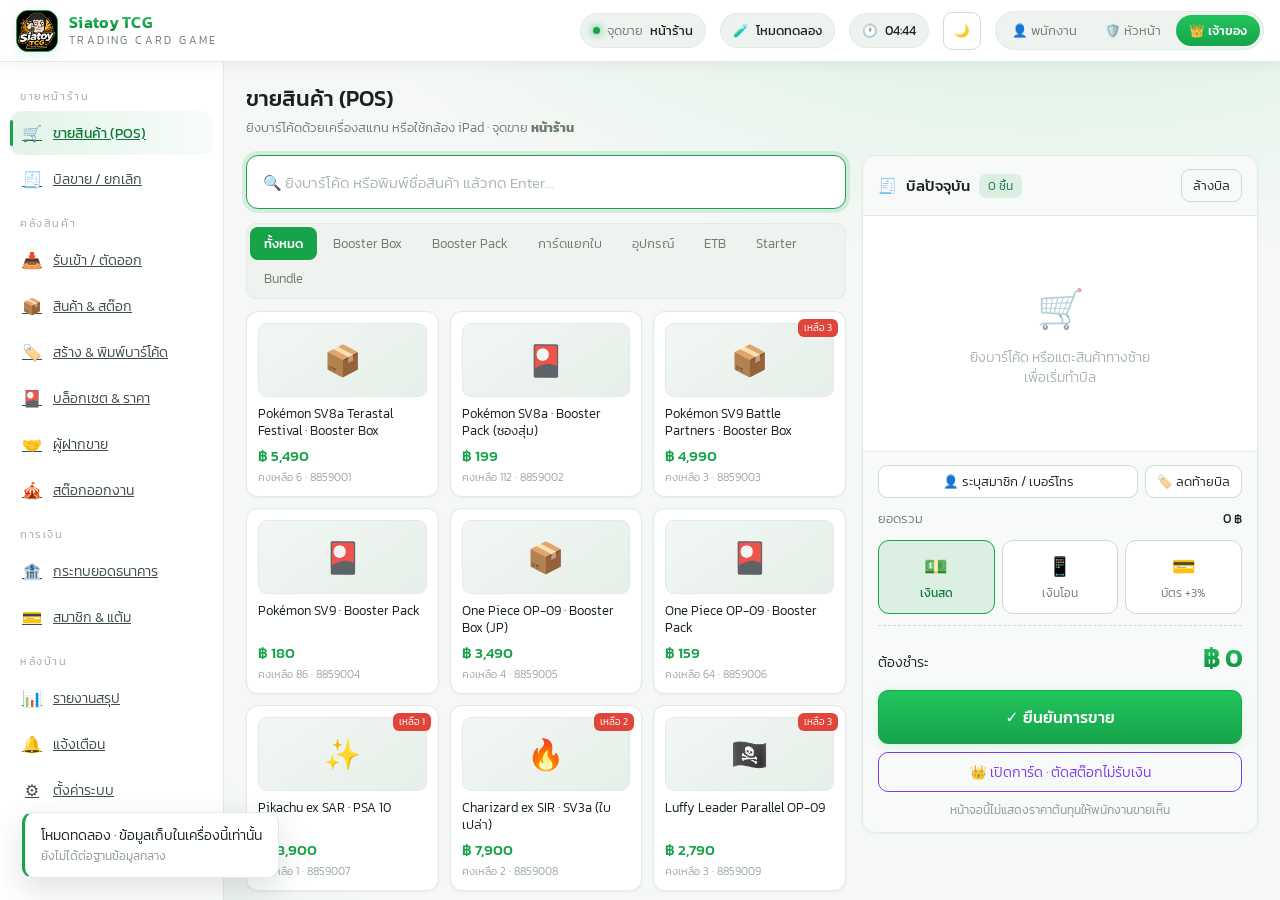
==== index.html @ 59b8ad92 "เฟส 1 : โครงแอปและหน้าขายที่ใช้งานได้จริง - แอปเป็น ES module ล้วน ไม่มีขั้นตอน build เปิดจากไฟล์นิ่" ====
<!DOCTYPE html>
<html lang="th">
<head>
<meta charset="UTF-8">
<meta name="viewport" content="width=device-width, initial-scale=1.0, maximum-scale=1.0, user-scalable=no">
<meta name="theme-color" content="#111111">
<title>Siatoy TCG · ระบบขายหน้าร้าน</title>
<link rel="manifest" href="manifest.webmanifest">
<link rel="apple-touch-icon" href="public/logo.jpg">
<link rel="icon" href="public/logo.jpg">
<link rel="stylesheet" href="public/fonts.css">
<link rel="stylesheet" href="src/styles.css">
</head>
<body class="role-owner">

<div id="app">
  <div class="topbar">
    <button class="btn sm hamb" id="hambBtn">☰</button>
    <div class="brand">
      <div class="brand-logo" id="brandLogo">
        <img src="public/logo.jpg" alt="Siatoy TCG" onload="this.parentNode.classList.add('has-img')">
        <span class="logo-fallback" style="font-size:19px">🃏</span>
      </div>
      <div class="brand-name">
        <b class="gold-text">Siatoy TCG</b>
        <span>TRADING CARD GAME</span>
      </div>
    </div>
    <div class="topbar-spacer"></div>
    <div class="top-chip" id="locChip"><span class="dot"></span> สาขา <b>—</b></div>
    <div class="top-chip" id="syncChip" title="สถานะการส่งบิลขึ้นเซิร์ฟเวอร์">⏳ <b>—</b></div>
    <div class="top-chip" id="clock">--:--</div>
    <button class="btn sm theme-btn" id="themeBtn" title="สลับโหมดกลางวัน / กลางคืน">🌙</button>
    <div class="role-switch" id="roleSwitch">
      <button data-role="admin">👤 พนักงาน</button>
      <button data-role="sup">🛡️ หัวหน้า</button>
      <button data-role="owner" class="on">👑 เจ้าของ</button>
    </div>
  </div>

  <div class="body-wrap">
    <div class="sidebar" id="sidebar">
      <div class="nav-group">ขายหน้าร้าน</div>
      <a class="nav-item" href="#/pos"     data-page="pos"><span class="nav-ico">🛒</span> ขายสินค้า (POS)</a>
      <a class="nav-item" href="#/bills"   data-page="bills"><span class="nav-ico">🧾</span> บิลขาย / ยกเลิก</a>

      <div class="nav-group">คลังสินค้า</div>
      <a class="nav-item" href="#/scan"    data-page="scan"><span class="nav-ico">📥</span> รับเข้า / ตัดออก</a>
      <a class="nav-item" href="#/stock"   data-page="stock"><span class="nav-ico">📦</span> สินค้า &amp; สต๊อก</a>
      <a class="nav-item" href="#/labels"  data-page="labels"><span class="nav-ico">🏷️</span> สร้าง &amp; พิมพ์บาร์โค้ด</a>
      <a class="nav-item" href="#/sets"    data-page="sets"><span class="nav-ico">🎴</span> บล็อกเซต &amp; ราคา</a>
      <a class="nav-item" href="#/vendors" data-page="vendors"><span class="nav-ico">🤝</span> ผู้ฝากขาย</a>
      <a class="nav-item" href="#/event"   data-page="event"><span class="nav-ico">🎪</span> สต๊อกออกงาน</a>

      <div class="nav-group">การเงิน</div>
      <a class="nav-item" href="#/recon"   data-page="recon"><span class="nav-ico">🏦</span> กระทบยอดธนาคาร</a>
      <a class="nav-item" href="#/members" data-page="members"><span class="nav-ico">💳</span> สมาชิก &amp; แต้ม</a>

      <div class="nav-group">หลังบ้าน</div>
      <a class="nav-item" href="#/report"   data-page="report"><span class="nav-ico">📊</span> รายงานสรุป</a>
      <a class="nav-item" href="#/notify"   data-page="notify"><span class="nav-ico">🔔</span> แจ้งเตือน</a>
      <a class="nav-item" href="#/settings" data-page="settings"><span class="nav-ico">⚙️</span> ตั้งค่าระบบ</a>
    </div>

    <div class="main" id="main"><div id="pages"></div></div>
  </div>
</div>

<div class="modal-bg" id="modalBg"><div class="modal" id="modalBox"></div></div>
<div id="toasts"></div>
<style id="pageStyle"></style>
<div id="printArea"></div>

<script src="public/vendor/dexie.js"></script>
<script src="public/vendor/supabase.js"></script>
<script type="module" src="src/app.js"></script>
</body>
</html>
---- public/fonts.css ----
/* Kanit เก็บไว้ในโปรเจกต์เอง ไม่ดึงจาก Google Fonts
   เพราะแอปต้องใช้งานได้ตอนไม่มีเน็ต ฟอนต์จึงต้องมากับตัวแอป */
@font-face{font-family:'Kanit';font-style:normal;font-weight:300;font-display:swap;
  src:url('fonts/kanit-thai-300-normal.woff2') format('woff2');}
@font-face{font-family:'Kanit';font-style:normal;font-weight:300;font-display:swap;
  src:url('fonts/kanit-latin-300-normal.woff2') format('woff2');}
@font-face{font-family:'Kanit';font-style:normal;font-weight:400;font-display:swap;
  src:url('fonts/kanit-thai-400-normal.woff2') format('woff2');}
@font-face{font-family:'Kanit';font-style:normal;font-weight:400;font-display:swap;
  src:url('fonts/kanit-latin-400-normal.woff2') format('woff2');}
@font-face{font-family:'Kanit';font-style:normal;font-weight:500;font-display:swap;
  src:url('fonts/kanit-thai-500-normal.woff2') format('woff2');}
@font-face{font-family:'Kanit';font-style:normal;font-weight:500;font-display:swap;
  src:url('fonts/kanit-latin-500-normal.woff2') format('woff2');}
@font-face{font-family:'Kanit';font-style:normal;font-weight:600;font-display:swap;
  src:url('fonts/kanit-thai-600-normal.woff2') format('woff2');}
@font-face{font-family:'Kanit';font-style:normal;font-weight:600;font-display:swap;
  src:url('fonts/kanit-latin-600-normal.woff2') format('woff2');}
@font-face{font-family:'Kanit';font-style:normal;font-weight:700;font-display:swap;
  src:url('fonts/kanit-thai-700-normal.woff2') format('woff2');}
@font-face{font-family:'Kanit';font-style:normal;font-weight:700;font-display:swap;
  src:url('fonts/kanit-latin-700-normal.woff2') format('woff2');}
---- src/styles.css ----
/* =========================================================
   THEME TOKENS
   ☀️ กลางวัน = ขาว-เขียว   |   🌙 กลางคืน = ดำ-ทอง
   ========================================================= */
:root{
  /* ---- LIGHT (white / green) ---- */
  --bg:#f5f8f6;
  --bg2:#eef3f0;
  --panel:#ffffff;
  --panel2:#f7faf8;
  --line:#e3eae5;
  --line2:#cfdad3;
  --txt:#16241c;
  --txt-soft:#3d4d44;
  --txt-faint:#9aa9a0;
  --muted:#6c7d73;
  --mini:#8a998f;
  --placeholder:#a9b6ae;

  --gold:#16a34a;
  --gold2:#22c55e;
  --gold-dim:#0f7a37;
  --gold-a:rgba(22,163,74,.12);
  --gold-a2:rgba(22,163,74,.03);
  --gold-line:rgba(22,163,74,.34);
  --on-gold:#ffffff;
  --focus:rgba(22,163,74,.14);

  --green:#16a34a;
  --red:#e0453b;
  --red-txt:#c2352c;
  --blue:#2563eb;
  --purple:#7c3aed;
  --warn:#c77c06;
  --purple-a:rgba(124,58,237,.10);
  --purple-a2:var(--purple-a2);
  --purple-line:var(--purple-line);

  --topbar-bg:#ffffff;
  --sidebar-bg:#ffffff;
  --modal-bg:#ffffff;
  --surface:#ffffff;
  --input-bg:#ffffff;
  --btn-bg:#ffffff;
  --btn-hover:#eef3f0;
  --btn-hover-bd:#b6c5bc;
  --thumb-bg:linear-gradient(145deg,#f2f7f3,#e6efe9);
  --overlay:rgba(16,38,26,.42);
  --scroll:#cfdad3;
  --scroll-h:#b3c2b8;
  --logo-bg:#0d1210;
  --tag-bg:#eef3f0;
  --tag-txt:#4b5a51;
  --card-shadow:0 1px 3px rgba(21,52,35,.05);
  --shadow:0 12px 32px rgba(21,52,35,.14);
  --modal-shadow:0 24px 60px rgba(16,38,26,.28);
  --sheet-shadow:0 -8px 30px rgba(16,38,26,.18);
  --glow1:rgba(34,197,94,.16);
  --glow2:rgba(22,163,74,.10);
  --stat-glow:rgba(34,197,94,.16);

  --nw-bg:#fff7e3;--nw-bd:#f3ddab;--nw-tx:#8a6316;
  --nr-bg:#fdeceb;--nr-bd:#f5c6c2;--nr-tx:#a8352c;
  --ni-bg:#eaf1fe;--ni-bd:#c6d8fb;--ni-tx:#274d9e;
  --ng-bg:#e8f7ee;--ng-bd:#bde5cc;--ng-tx:#146c37;
  --lp-bg:#e9f7ed;--lp-bd:#c3e5cf;--lp-tx:#1b3a26;

  --radius:14px;
}
html[data-theme="dark"]{
  /* ---- DARK (black / gold) ---- */
  --bg:#080808;
  --bg2:#0f0f10;
  --panel:#151517;
  --panel2:#1c1c1f;
  --line:#26262b;
  --line2:#38383e;
  --txt:#f2f2f3;
  --txt-soft:#c6c6cc;
  --txt-faint:#5f5f68;
  --muted:#9a9aa2;
  --mini:#767680;
  --placeholder:#55555e;

  --gold:#f5b301;
  --gold2:#ffd35c;
  --gold-dim:#ffd35c;
  --gold-a:rgba(245,179,1,.14);
  --gold-a2:rgba(245,179,1,.03);
  --gold-line:rgba(245,179,1,.35);
  --on-gold:#1a1400;
  --focus:rgba(245,179,1,.14);

  --green:#37d17a;
  --red:#ff5f56;
  --red-txt:#ff8f88;
  --blue:#4aa8ff;
  --purple:#b98cff;
  --warn:#f5b301;
  --purple-a:rgba(185,140,255,.15);
  --purple-a2:rgba(185,140,255,.09);
  --purple-line:rgba(185,140,255,.4);

  --topbar-bg:linear-gradient(180deg,#131314,#0c0c0d);
  --sidebar-bg:linear-gradient(180deg,#101011,#0b0b0c);
  --modal-bg:linear-gradient(180deg,#18181b,#111113);
  --surface:#151517;
  --input-bg:#0c0c0e;
  --btn-bg:#1c1c1f;
  --btn-hover:#26262a;
  --btn-hover-bd:#4a4a52;
  --thumb-bg:linear-gradient(145deg,#232328,#141417);
  --overlay:rgba(0,0,0,.78);
  --scroll:#303036;
  --scroll-h:#43434b;
  --logo-bg:#000000;
  --tag-bg:#232327;
  --tag-txt:#c3c3ca;
  --card-shadow:none;
  --shadow:0 10px 30px rgba(0,0,0,.55);
  --modal-shadow:0 20px 50px rgba(0,0,0,.6);
  --sheet-shadow:0 -8px 30px rgba(0,0,0,.6);
  --glow1:rgba(245,179,1,.10);
  --glow2:rgba(245,179,1,.06);
  --stat-glow:rgba(245,179,1,.13);

  --nw-bg:rgba(245,179,1,.1);--nw-bd:rgba(245,179,1,.3);--nw-tx:#f7d489;
  --nr-bg:rgba(255,95,86,.1);--nr-bd:rgba(255,95,86,.3);--nr-tx:#ffa39d;
  --ni-bg:rgba(74,168,255,.09);--ni-bd:rgba(74,168,255,.28);--ni-tx:#a9d5ff;
  --ng-bg:rgba(55,209,122,.09);--ng-bd:rgba(55,209,122,.28);--ng-tx:#8ee7b6;
  --lp-bg:#1c2b1e;--lp-bd:#2f4a33;--lp-tx:#dff0e2;
}

*{box-sizing:border-box;-webkit-tap-highlight-color:transparent}
html,body{margin:0;padding:0;height:100%}
body{
  font-family:'Kanit',system-ui,sans-serif;
  background:
    radial-gradient(1200px 600px at 82% -12%, var(--glow1), transparent 62%),
    radial-gradient(900px 520px at -12% 112%, var(--glow2), transparent 62%),
    var(--bg);
  color:var(--txt);
  font-weight:300;
  font-size:15px;
  overflow:hidden;
  transition:background-color .25s, color .25s;
}
button,input,select,textarea{font-family:inherit;font-weight:300;color:inherit}
::-webkit-scrollbar{width:9px;height:9px}
::-webkit-scrollbar-track{background:transparent}
::-webkit-scrollbar-thumb{background:var(--scroll);border-radius:20px}
::-webkit-scrollbar-thumb:hover{background:var(--scroll-h)}

.gold-text{
  background:linear-gradient(180deg,#34d26f 0%,var(--gold) 55%,#0d7a36 100%);
  -webkit-background-clip:text;background-clip:text;-webkit-text-fill-color:transparent;
}
html[data-theme="dark"] .gold-text{
  background:linear-gradient(180deg,#ffe89a 0%,var(--gold) 55%,#c98d00 100%);
  -webkit-background-clip:text;background-clip:text;-webkit-text-fill-color:transparent;
}

/* ---------- APP SHELL ---------- */
#app{display:flex;flex-direction:column;height:100vh;height:100dvh}
.topbar{
  height:62px;flex:none;display:flex;align-items:center;gap:14px;padding:0 16px;
  background:var(--topbar-bg);
  border-bottom:1px solid var(--line);
  box-shadow:0 2px 14px rgba(0,0,0,.06);z-index:40;
}
.brand{display:flex;align-items:center;gap:11px;min-width:0}
.brand-logo{
  width:42px;height:42px;flex:none;border-radius:12px;overflow:hidden;
  background:var(--logo-bg);border:1.5px solid var(--gold);
  display:flex;align-items:center;justify-content:center;
  box-shadow:0 3px 12px var(--gold-a);
}
.brand-logo img{width:100%;height:100%;object-fit:cover;display:none}
.brand-logo.has-img .logo-fallback{display:none}
.brand-logo.has-img img{display:block}
.brand-name{line-height:1.05;min-width:0}
.brand-name b{display:block;font-weight:600;font-size:16px;letter-spacing:.3px}
.brand-name span{font-size:10.5px;color:var(--muted);letter-spacing:2.4px;font-weight:300}
.topbar-spacer{flex:1}
.top-chip{
  display:flex;align-items:center;gap:7px;padding:7px 12px;border-radius:999px;
  background:var(--bg2);border:1px solid var(--line);font-size:12.5px;color:var(--muted);white-space:nowrap
}
.top-chip b{color:var(--txt);font-weight:400}
.dot{width:7px;height:7px;border-radius:50%;background:var(--green);box-shadow:0 0 8px var(--green)}

.theme-btn{width:38px;height:38px;padding:0;justify-content:center;font-size:16px;border-radius:11px}

.role-switch{display:flex;background:var(--bg2);border:1px solid var(--line);border-radius:999px;padding:3px;gap:2px}
.role-switch button{
  border:0;background:transparent;color:var(--muted);padding:6px 13px;border-radius:999px;
  font-size:12.5px;cursor:pointer;white-space:nowrap;transition:.16s
}
.role-switch button.on{background:linear-gradient(180deg,var(--gold2),var(--gold));color:var(--on-gold);font-weight:500}

.body-wrap{flex:1;display:flex;min-height:0}
.sidebar{
  width:224px;flex:none;background:var(--sidebar-bg);
  border-right:1px solid var(--line);padding:12px 10px;overflow-y:auto;z-index:30
}
.nav-group{font-size:10.5px;letter-spacing:1.6px;color:var(--txt-faint);margin:14px 10px 7px}
.nav-item{
  display:flex;align-items:center;gap:11px;padding:10px 12px;border-radius:11px;
  cursor:pointer;color:var(--txt-soft);font-size:14px;transition:.15s;margin-bottom:2px;position:relative
}
.nav-item:hover{background:var(--bg2);color:var(--txt)}
.nav-item.on{background:linear-gradient(90deg,var(--gold-a),var(--gold-a2));color:var(--gold-dim);font-weight:400}
.nav-item.on::before{content:'';position:absolute;left:0;top:9px;bottom:9px;width:3px;border-radius:3px;background:var(--gold)}
.nav-ico{width:20px;text-align:center;font-size:16px;flex:none}
.nav-badge{margin-left:auto;background:var(--red);color:#fff;font-size:10px;padding:1px 7px;border-radius:999px;font-weight:400}

.main{flex:1;overflow-y:auto;padding:20px 22px 60px;min-width:0}
.page{display:none}
.page.on{display:block;animation:fade .22s ease}
@keyframes fade{from{opacity:0;transform:translateY(6px)}to{opacity:1;transform:none}}

.page-head{display:flex;align-items:flex-end;gap:14px;margin-bottom:18px;flex-wrap:wrap}
.page-head h1{margin:0;font-size:22px;font-weight:500}
.page-head p{margin:3px 0 0;color:var(--muted);font-size:13px}
.page-head .spacer{flex:1}

/* ---------- COMPONENTS ---------- */
.card{background:var(--panel);border:1px solid var(--line);border-radius:var(--radius);padding:16px;box-shadow:var(--card-shadow)}
.card.tight{padding:0;overflow:hidden}
.card-title{display:flex;align-items:center;gap:9px;font-size:14.5px;font-weight:400;margin:0 0 12px}
.card-title .ic{color:var(--gold)}
.card-title .sub{color:var(--muted);font-size:12px;font-weight:300;margin-left:auto}

.grid{display:grid;gap:14px}
.g2{grid-template-columns:repeat(2,1fr)}
.g3{grid-template-columns:repeat(3,1fr)}
.g4{grid-template-columns:repeat(4,1fr)}

.stat{background:var(--panel);border:1px solid var(--line);border-radius:var(--radius);padding:15px 16px;position:relative;overflow:hidden;box-shadow:var(--card-shadow)}
.stat::after{content:'';position:absolute;right:-30px;top:-30px;width:90px;height:90px;border-radius:50%;background:radial-gradient(circle,var(--stat-glow),transparent 70%)}
.stat .lbl{font-size:12px;color:var(--muted);display:flex;align-items:center;gap:6px}
.stat .val{font-size:25px;font-weight:500;margin-top:5px;letter-spacing:-.5px}
.stat .sub{font-size:11.5px;color:var(--txt-faint);margin-top:2px}
.stat .val.g{color:var(--gold)}
.stat .val.green{color:var(--green)}
.stat .val.red{color:var(--red)}

.btn{
  border:1px solid var(--line2);background:var(--btn-bg);color:var(--txt);
  padding:9px 15px;border-radius:10px;cursor:pointer;font-size:13.5px;transition:.15s;
  display:inline-flex;align-items:center;gap:7px;white-space:nowrap
}
.btn:hover{background:var(--btn-hover);border-color:var(--btn-hover-bd)}
.btn.gold{background:linear-gradient(180deg,var(--gold2),var(--gold));color:var(--on-gold);border-color:var(--gold);font-weight:500;box-shadow:0 2px 10px var(--gold-a)}
.btn.gold:hover{filter:brightness(1.06);background:linear-gradient(180deg,var(--gold2),var(--gold))}
.btn.ghost{background:transparent}
.btn.danger{background:rgba(224,69,59,.1);border-color:rgba(224,69,59,.38);color:var(--red-txt)}
.btn.danger:hover{background:rgba(224,69,59,.18)}
.btn.sm{padding:6px 11px;font-size:12.5px;border-radius:9px}
.btn.block{width:100%;justify-content:center}
.btn:disabled{opacity:.4;cursor:not-allowed}

.inp{
  background:var(--input-bg);border:1px solid var(--line2);border-radius:10px;padding:10px 13px;
  font-size:14px;width:100%;outline:none;transition:.15s
}
.inp:focus{border-color:var(--gold);box-shadow:0 0 0 3px var(--focus)}
.inp::placeholder{color:var(--placeholder)}
select.inp{appearance:none;background-image:url("data:image/svg+xml;utf8,<svg xmlns='http://www.w3.org/2000/svg' width='12' height='12' viewBox='0 0 12 12'><path d='M2 4l4 4 4-4' stroke='%236c7d73' stroke-width='1.5' fill='none' stroke-linecap='round'/></svg>");background-repeat:no-repeat;background-position:right 12px center;padding-right:32px}
html[data-theme="dark"] select.inp{background-image:url("data:image/svg+xml;utf8,<svg xmlns='http://www.w3.org/2000/svg' width='12' height='12' viewBox='0 0 12 12'><path d='M2 4l4 4 4-4' stroke='%239a9aa2' stroke-width='1.5' fill='none' stroke-linecap='round'/></svg>")}
.field{margin-bottom:12px}
.field label{display:block;font-size:12.5px;color:var(--muted);margin-bottom:5px}

table{width:100%;border-collapse:collapse;font-size:13.5px}
th{
  text-align:left;padding:11px 14px;color:var(--muted);font-weight:400;font-size:12px;
  border-bottom:1px solid var(--line);background:var(--bg2);position:sticky;top:0;letter-spacing:.3px
}
td{padding:11px 14px;border-bottom:1px solid var(--line)}
tbody tr:hover{background:var(--panel2)}
tbody tr:last-child td{border-bottom:0}
.num{text-align:right;font-variant-numeric:tabular-nums}
.tbl-wrap{overflow:auto;max-height:520px}

.tag{display:inline-block;padding:3px 9px;border-radius:7px;font-size:11.5px;background:var(--tag-bg);color:var(--tag-txt);white-space:nowrap}
.tag.gold{background:var(--gold-a);color:var(--gold-dim)}
.tag.green{background:var(--gold-a);color:var(--gold-dim)}
.tag.red{background:rgba(224,69,59,.13);color:var(--red-txt)}
.tag.blue{background:rgba(37,99,235,.12);color:var(--blue)}
.tag.purple{background:var(--purple-a);color:var(--purple)}
.tag.warn{background:rgba(217,138,11,.14);color:var(--warn)}
html[data-theme="dark"] .tag.blue{background:rgba(74,168,255,.14)}
html[data-theme="dark"] .tag.purple{background:rgba(185,140,255,.16)}
html[data-theme="dark"] .tag.red{background:rgba(255,95,86,.14)}

.owner-only{display:none}
body.role-owner .owner-only{display:revert}
.sup-up{display:none}
body.role-owner .sup-up,body.role-sup .sup-up{display:revert}
.cost-cell{filter:blur(5px);user-select:none;opacity:.6}
body.role-owner .cost-cell,body.role-sup .cost-cell{filter:none;opacity:1}

/* ---------- POS ---------- */
.pos-wrap{display:grid;grid-template-columns:1fr 396px;gap:16px;align-items:start}
.scan-bar{display:flex;gap:10px;align-items:center;margin-bottom:14px}
.scan-input{
  flex:1;background:var(--input-bg);border:1.5px solid var(--gold);border-radius:12px;
  padding:14px 16px;font-size:16px;outline:none;box-shadow:0 0 0 4px var(--focus);color:var(--txt)
}
.scan-input::placeholder{color:var(--placeholder);font-size:15px}
.prod-grid{display:grid;grid-template-columns:repeat(auto-fill,minmax(148px,1fr));gap:11px}
.prod{
  background:var(--panel);border:1px solid var(--line);border-radius:12px;padding:11px;
  cursor:pointer;transition:.15s;position:relative;overflow:hidden;box-shadow:var(--card-shadow)
}
.prod:hover{border-color:var(--gold);transform:translateY(-2px);box-shadow:var(--shadow)}
.prod:active{transform:scale(.98)}
.prod .thumb{
  height:74px;border-radius:9px;margin-bottom:9px;display:flex;align-items:center;justify-content:center;
  font-size:30px;background:var(--thumb-bg);border:1px solid var(--line)
}
.prod .nm{font-size:12.8px;line-height:1.3;height:33px;overflow:hidden;margin-bottom:6px}
.prod .pr{color:var(--gold);font-weight:500;font-size:14.5px}
html[data-theme="dark"] .prod .pr{color:var(--gold2)}
.prod .st{font-size:10.5px;color:var(--txt-faint);margin-top:2px}
.prod .low{position:absolute;top:7px;right:7px;background:var(--red);color:#fff;font-size:9.5px;padding:2px 6px;border-radius:6px}

.cart-panel{
  background:var(--panel);border:1px solid var(--line);border-radius:var(--radius);
  display:flex;flex-direction:column;overflow:hidden;position:sticky;top:0;max-height:calc(100vh - 110px);
  box-shadow:var(--card-shadow)
}
.cart-head{padding:13px 15px;border-bottom:1px solid var(--line);display:flex;align-items:center;gap:9px;background:var(--panel2)}
.cart-head b{font-weight:500;font-size:14.5px}
.cart-items{flex:1;overflow-y:auto;padding:8px;min-height:150px}
.cart-empty{text-align:center;color:var(--placeholder);padding:56px 16px;font-size:13.5px}
.cart-empty .big{font-size:38px;display:block;margin-bottom:10px;opacity:.6}
.ci{display:flex;gap:10px;padding:10px;border-radius:11px;background:var(--panel2);margin-bottom:7px;border:1px solid var(--line)}
.ci .info{flex:1;min-width:0}
.ci .nm{font-size:13px;line-height:1.3}
.ci .meta{font-size:11px;color:var(--muted);margin-top:2px}
.ci .price-row{display:flex;align-items:center;gap:8px;margin-top:6px}
.ci .qty{display:flex;align-items:center;gap:0;background:var(--input-bg);border:1px solid var(--line2);border-radius:8px;overflow:hidden}
.ci .qty button{width:26px;height:26px;border:0;background:transparent;color:var(--gold);cursor:pointer;font-size:15px}
.ci .qty button:hover{background:var(--bg2)}
.ci .qty span{min-width:26px;text-align:center;font-size:13px}
.ci .amt{margin-left:auto;text-align:right}
.ci .amt b{font-weight:500;font-size:13.5px}
.ci .amt .was{display:block;font-size:10.5px;color:var(--muted);text-decoration:line-through}
.ci .x{border:0;background:transparent;color:var(--placeholder);cursor:pointer;font-size:15px;padding:0 2px;align-self:flex-start}
.ci .x:hover{color:var(--red)}
.ci .disc-btn{border:1px dashed var(--line2);background:transparent;color:var(--muted);font-size:10.5px;padding:2px 7px;border-radius:6px;cursor:pointer}
.ci .disc-btn:hover{border-color:var(--gold);color:var(--gold-dim)}
.ci .disc-btn.act{border-style:solid;border-color:var(--gold);color:var(--gold-dim);background:var(--gold-a)}

.cart-foot{border-top:1px solid var(--line);padding:13px 15px;background:var(--panel2)}
.sum-row{display:flex;justify-content:space-between;font-size:13px;color:var(--muted);margin-bottom:6px}
.sum-row b{color:var(--txt);font-weight:400}
.sum-row.disc b{color:var(--red-txt)}
.sum-row.fee b{color:var(--blue)}
.sum-total{display:flex;justify-content:space-between;align-items:baseline;border-top:1px dashed var(--line2);margin-top:9px;padding-top:11px}
.sum-total span{font-size:14px}
.sum-total b{font-size:27px;font-weight:600;letter-spacing:-.5px}
.pay-grid{display:grid;grid-template-columns:repeat(3,1fr);gap:7px;margin:12px 0 11px}
.pay-btn{
  border:1px solid var(--line2);background:var(--input-bg);border-radius:11px;padding:11px 5px;cursor:pointer;
  text-align:center;font-size:12px;transition:.15s;color:var(--muted)
}
.pay-btn .i{display:block;font-size:19px;margin-bottom:3px}
.pay-btn:hover{border-color:var(--btn-hover-bd)}
.pay-btn.on{border-color:var(--gold);background:var(--gold-a);color:var(--gold-dim);font-weight:400}

.member-row{display:flex;gap:7px;margin-bottom:11px}

/* ---------- MODAL ---------- */
.modal-bg{
  position:fixed;inset:0;background:var(--overlay);backdrop-filter:blur(5px);
  display:none;align-items:center;justify-content:center;z-index:100;padding:18px
}
.modal-bg.on{display:flex;animation:fade .18s}
.modal{
  background:var(--modal-bg);border:1px solid var(--line2);
  border-radius:18px;width:100%;max-width:560px;max-height:92vh;overflow:auto;box-shadow:var(--modal-shadow)
}
.modal.wide{max-width:820px}
.modal-head{padding:17px 20px;border-bottom:1px solid var(--line);display:flex;align-items:center;gap:10px}
.modal-head h3{margin:0;font-size:17px;font-weight:500;flex:1}
.modal-head .x{border:0;background:var(--bg2);color:var(--muted);width:30px;height:30px;border-radius:9px;cursor:pointer;font-size:15px}
.modal-head .x:hover{background:var(--btn-hover);color:var(--txt)}
.modal-body{padding:20px}
.modal-foot{padding:15px 20px;border-top:1px solid var(--line);display:flex;gap:10px;justify-content:flex-end;flex-wrap:wrap}

/* confirm bill */
.bill-total{
  text-align:center;padding:20px;border-radius:14px;margin-bottom:16px;
  background:linear-gradient(180deg,var(--gold-a),transparent);border:1px solid var(--gold-line)
}
.bill-total .lbl{font-size:13px;color:var(--gold-dim);letter-spacing:1px}
.bill-total .amt{font-size:48px;font-weight:600;line-height:1.15;letter-spacing:-1.5px}
.bill-total .cnt{font-size:12.5px;color:var(--muted)}
.bill-lines{border:1px solid var(--line);border-radius:12px;overflow:hidden;margin-bottom:14px}
.bill-line{display:flex;padding:10px 13px;border-bottom:1px solid var(--line);font-size:13.5px;gap:10px}
.bill-line:last-child{border-bottom:0}
.bill-line .q{color:var(--gold);min-width:26px}
.bill-line .n{flex:1}
.bill-line .p{text-align:right;font-variant-numeric:tabular-nums}
.bill-line .p s{color:var(--muted);font-size:11.5px;display:block}

.notice{
  padding:11px 14px;border-radius:11px;font-size:13px;display:flex;gap:9px;align-items:flex-start;line-height:1.45
}
.notice.warn{background:var(--nw-bg);border:1px solid var(--nw-bd);color:var(--nw-tx)}
.notice.red{background:var(--nr-bg);border:1px solid var(--nr-bd);color:var(--nr-tx)}
.notice.info{background:var(--ni-bg);border:1px solid var(--ni-bd);color:var(--ni-tx)}
.notice.green{background:var(--ng-bg);border:1px solid var(--ng-bd);color:var(--ng-tx)}

/* toast */
#toasts{position:fixed;bottom:22px;left:22px;z-index:200;display:flex;flex-direction:column;gap:9px;align-items:flex-start;pointer-events:none}
.toast{
  background:var(--surface);border:1px solid var(--line);border-left:3px solid var(--gold);
  padding:12px 16px;border-radius:11px;font-size:13.5px;box-shadow:var(--shadow);
  animation:slidein .25s;max-width:340px
}
.toast.ok{border-left-color:var(--green)}
.toast.err{border-left-color:var(--red)}
@keyframes slidein{from{transform:translateX(-40px);opacity:0}to{transform:none;opacity:1}}

/* scanner sim */
.scanner-box{
  position:relative;background:#0d1210;border-radius:14px;height:250px;overflow:hidden;
  display:flex;align-items:center;justify-content:center;border:1px solid var(--line2)
}
.scanner-box .frame{width:70%;height:52%;border:2px solid var(--gold2);border-radius:12px;position:relative;opacity:.9}
.scanner-box .frame::before,.scanner-box .frame::after{content:'';position:absolute;background:var(--gold2);height:3px;width:26px}
.scanner-box .frame::before{top:-2px;left:-2px}
.scanner-box .frame::after{bottom:-2px;right:-2px}
.scan-line{position:absolute;left:16%;width:68%;height:2px;background:linear-gradient(90deg,transparent,var(--gold2),transparent);animation:scanmove 1.8s ease-in-out infinite;box-shadow:0 0 12px var(--gold2)}
@keyframes scanmove{0%,100%{top:28%}50%{top:70%}}
.scanner-box .hint{position:absolute;bottom:12px;font-size:12px;color:#9fb0a5}

/* segmented */
.seg{display:inline-flex;background:var(--bg2);border:1px solid var(--line);border-radius:10px;padding:3px;gap:2px;flex-wrap:wrap}
.seg button{border:0;background:transparent;color:var(--muted);padding:7px 14px;border-radius:8px;cursor:pointer;font-size:13px}
.seg button.on{background:var(--gold);color:var(--on-gold);font-weight:500}

.bar{height:7px;border-radius:99px;background:var(--bg2);overflow:hidden}
.bar i{display:block;height:100%;border-radius:99px;background:linear-gradient(90deg,var(--gold),var(--gold2))}

.line-preview{
  background:var(--lp-bg);border:1px solid var(--lp-bd);border-radius:14px;padding:14px 16px;font-size:13px;line-height:1.75;
  white-space:pre-wrap;color:var(--lp-tx);font-family:'Kanit';max-width:400px
}
.chat-head{display:flex;align-items:center;gap:9px;margin-bottom:9px;font-size:12.5px;color:var(--muted)}
.chat-ava{width:26px;height:26px;border-radius:8px;background:#06c755;color:#fff;display:flex;align-items:center;justify-content:center;font-size:13px}

.mini{font-size:11.5px;color:var(--mini)}
.hr{height:1px;background:var(--line);margin:16px 0}
.flex{display:flex;gap:10px;align-items:center}
.flex.wrap{flex-wrap:wrap}
.right{margin-left:auto}

.swatch{width:52px;height:34px;border-radius:9px;border:1px solid var(--line2);cursor:pointer;transition:.15s}
.swatch:hover{transform:translateY(-2px)}
.swatch.on{border:2px solid var(--gold);box-shadow:0 0 0 3px var(--focus)}

.mobile-nav{display:none}
.hamb{display:none}

/* ---------- RESPONSIVE ---------- */
@media(max-width:1200px){
  .pos-wrap{grid-template-columns:1fr 350px}
  .g4{grid-template-columns:repeat(2,1fr)}
}
@media(max-width:980px){
  .sidebar{position:fixed;left:0;top:62px;bottom:0;transform:translateX(-100%);transition:.25s;box-shadow:var(--shadow)}
  .sidebar.open{transform:none}
  .hamb{display:inline-flex}
  .pos-wrap{grid-template-columns:1fr}
  .cart-panel{position:fixed;left:0;right:0;bottom:0;top:auto;max-height:70vh;border-radius:18px 18px 0 0;transform:translateY(calc(100% - 64px));transition:.28s;z-index:50;box-shadow:var(--sheet-shadow)}
  .cart-panel.open{transform:none}
  .cart-head{cursor:pointer}
  .g3,.g2{grid-template-columns:1fr}
  .main{padding:16px 14px 100px}
  .brand-name span{display:none}
}
@media(max-width:640px){
  .g4{grid-template-columns:1fr}
  .role-switch button{padding:6px 9px;font-size:11.5px}
  .brand-name{display:none}
  #toasts{top:70px;bottom:auto;left:10px;right:10px;align-items:stretch}
  .toast{max-width:none}
  .top-chip{display:none}
  .page-head h1{font-size:19px}
  .prod-grid{grid-template-columns:repeat(auto-fill,minmax(118px,1fr))}
}


/* ---------- LABEL / BARCODE ---------- */
.chk{display:inline-flex;align-items:center;gap:7px;font-size:12.5px;color:var(--muted);cursor:pointer;margin-top:10px}
.chk input{width:15px;height:15px;accent-color:var(--gold);cursor:pointer}
.q-no{
  width:26px;height:26px;flex:none;border-radius:8px;background:var(--gold-a);color:var(--gold-dim);
  display:flex;align-items:center;justify-content:center;font-size:12.5px;align-self:center
}
.lbl-stage{
  display:flex;align-items:center;justify-content:center;padding:26px;border-radius:12px;min-height:250px;overflow:auto;
  background:repeating-conic-gradient(var(--bg2) 0% 25%, var(--panel2) 0% 50%) 50%/18px 18px;
  border:1px solid var(--line)
}
.lbl{
  display:flex;flex-direction:column;align-items:center;justify-content:center;
  overflow:hidden;box-sizing:border-box;padding:1.2mm;background:#fff;color:#000;
  font-family:'Kanit',sans-serif;box-shadow:0 2px 10px rgba(0,0,0,.18)
}
.lbl .l-shop{font-size:5.2pt;letter-spacing:1.1px;color:#444;line-height:1.1}
.lbl .l-nm{font-size:6.4pt;line-height:1.15;text-align:center;font-weight:500;max-height:2.4em;overflow:hidden;margin:.5mm 0}
.lbl .bc{margin-top:.4mm}
.lbl .l-code{font-size:5.8pt;letter-spacing:1.4px;line-height:1.3;color:#111}
.lbl .l-price{font-size:9.5pt;font-weight:700;line-height:1.2}
.sheet-preview{
  display:flex;flex-wrap:wrap;gap:8px;justify-content:center;max-height:52vh;overflow:auto;
  padding:16px;border-radius:12px;background:var(--bg2);border:1px solid var(--line)
}
.sheet-preview .lbl{box-shadow:0 1px 4px rgba(0,0,0,.2)}

/* ---------- PRINT ---------- */
#printArea{display:none}
.sheet.a4{display:flex;flex-wrap:wrap;gap:2mm;align-content:flex-start}
.sheet.a4 .lbl{border:1px dashed #ccc}
.sheet.roll .lbl{page-break-after:always;break-after:page;box-shadow:none}
.sheet.roll .lbl:last-child{page-break-after:auto;break-after:auto}
@media print{
  html,body{background:#fff !important;overflow:visible !important;height:auto !important}
  #app,#toasts,.modal-bg{display:none !important}
  #printArea{display:block !important}
  .lbl{box-shadow:none !important}
  .sheet.a4 .lbl{border:0}
}
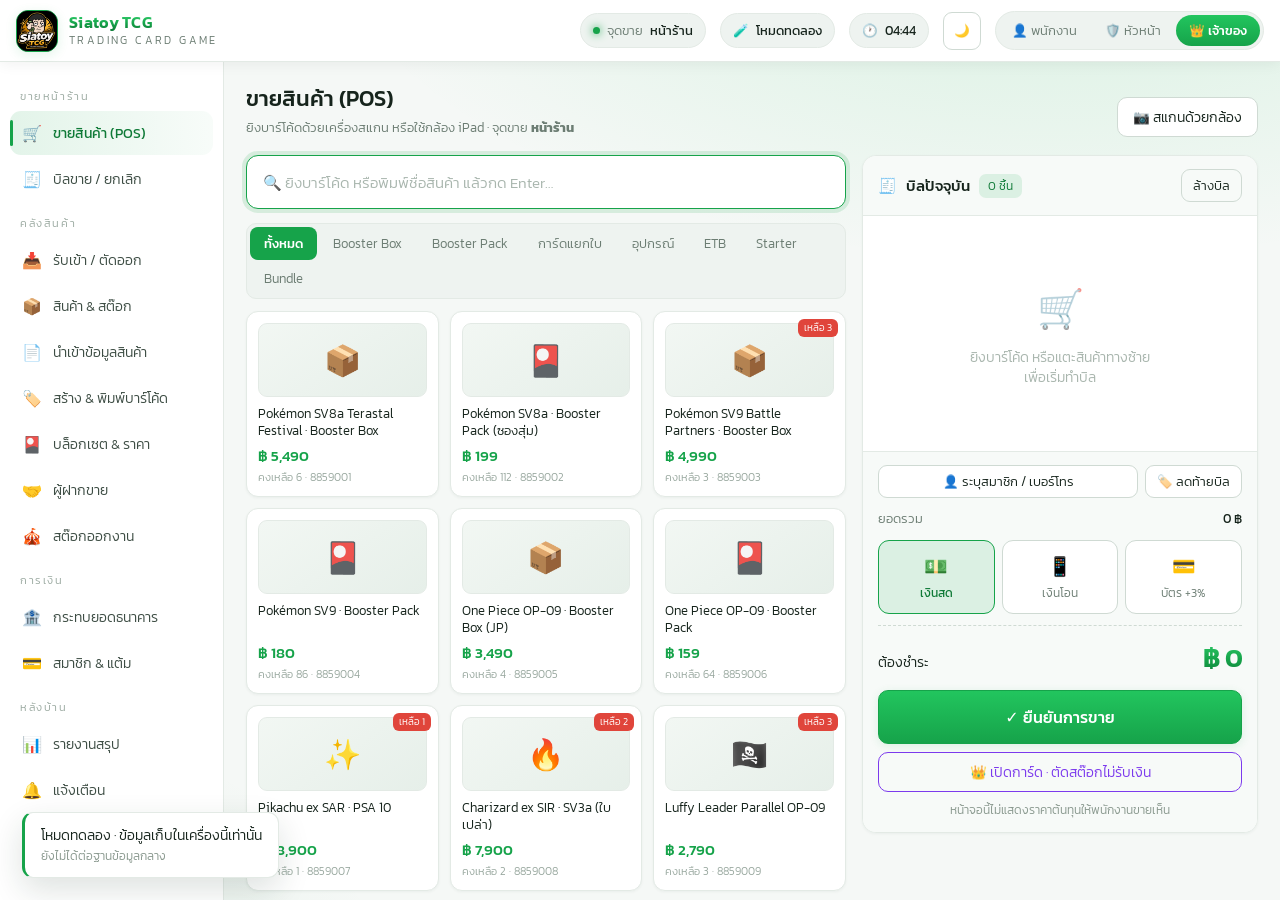
==== commit 85d04255: "เพิ่มหน้านำเข้าข้อมูลสินค้าจากไฟล์ - รับไฟล์ CSV หรือวางจาก Excel ตรง ๆ พร้อมปุ่มดาวน์โหลดแบบฟอร์มไป" ====
--- a/index.html
+++ b/index.html
@@ -47,6 +47,7 @@
       <div class="nav-group">คลังสินค้า</div>
       <a class="nav-item" href="#/scan"    data-page="scan"><span class="nav-ico">📥</span> รับเข้า / ตัดออก</a>
       <a class="nav-item" href="#/stock"   data-page="stock"><span class="nav-ico">📦</span> สินค้า &amp; สต๊อก</a>
+      <a class="nav-item" href="#/import"  data-page="import"><span class="nav-ico">📄</span> นำเข้าข้อมูลสินค้า</a>
       <a class="nav-item" href="#/labels"  data-page="labels"><span class="nav-ico">🏷️</span> สร้าง &amp; พิมพ์บาร์โค้ด</a>
       <a class="nav-item" href="#/sets"    data-page="sets"><span class="nav-ico">🎴</span> บล็อกเซต &amp; ราคา</a>
       <a class="nav-item" href="#/vendors" data-page="vendors"><span class="nav-ico">🤝</span> ผู้ฝากขาย</a>
--- a/src/styles.css
+++ b/src/styles.css
@@ -537,3 +537,11 @@
   .sheet.a4 .lbl{border:0}
 }
 
+
+/* เมนูข้างเปลี่ยนจาก div เป็นลิงก์จริงเพื่อให้กดค้างเปิดแท็บใหม่ได้
+   เบราว์เซอร์เลยขีดเส้นใต้ให้อัตโนมัติ ตรงนี้ปิดทิ้ง */
+a { color: inherit; text-decoration: none; }
+
+/* กล้องสแกนบาร์โค้ด : วิดีโอปูเต็มกรอบ ส่วนกรอบเล็งและเส้นกวาดลอยทับอยู่ด้านบน */
+.scanner-box video{position:absolute;inset:0;width:100%;height:100%;object-fit:cover;z-index:0}
+.scanner-box .frame,.scanner-box .scan-line,.scanner-box .hint{z-index:1}
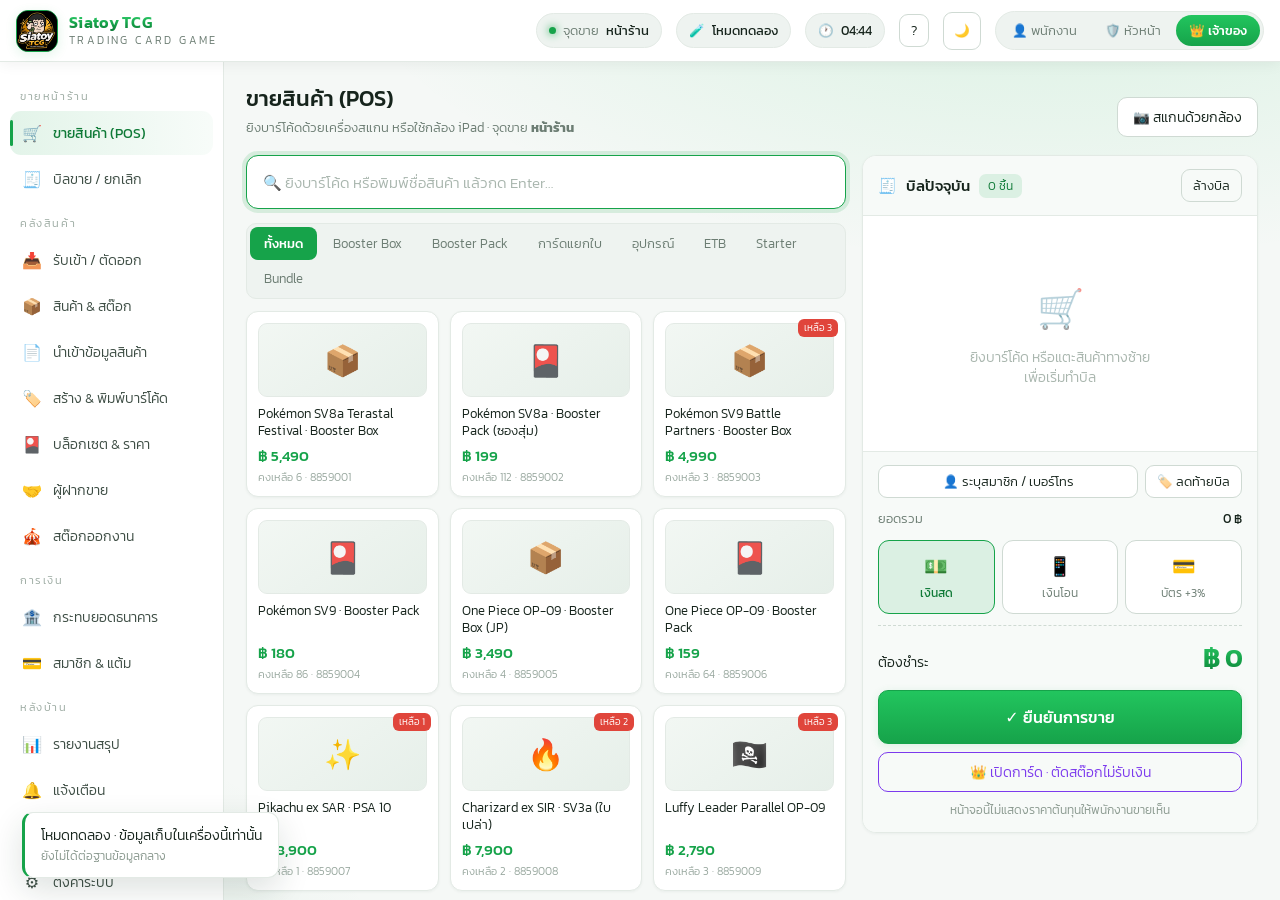
==== commit 78f8cd29: "ระบบผู้ใช้งาน คู่มือในแอป และแจ้งเตือน LINE แบบการ์ด Flex ผู้ใช้งานและสิทธิ์ - หน้าจัดการบัญชี : สร้" ====
--- a/index.html
+++ b/index.html
@@ -30,6 +30,7 @@
     <div class="top-chip" id="locChip"><span class="dot"></span> สาขา <b>—</b></div>
     <div class="top-chip" id="syncChip" title="สถานะการส่งบิลขึ้นเซิร์ฟเวอร์">⏳ <b>—</b></div>
     <div class="top-chip" id="clock">--:--</div>
+    <button class="btn sm" id="helpBtn" title="คู่มือการใช้งาน">?</button>
     <button class="btn sm theme-btn" id="themeBtn" title="สลับโหมดกลางวัน / กลางคืน">🌙</button>
     <div class="role-switch" id="roleSwitch">
       <button data-role="admin">👤 พนักงาน</button>
@@ -60,6 +61,7 @@
       <div class="nav-group">หลังบ้าน</div>
       <a class="nav-item" href="#/report"   data-page="report"><span class="nav-ico">📊</span> รายงานสรุป</a>
       <a class="nav-item" href="#/notify"   data-page="notify"><span class="nav-ico">🔔</span> แจ้งเตือน</a>
+      <a class="nav-item" href="#/users"    data-page="users"><span class="nav-ico">👥</span> ผู้ใช้งาน &amp; สิทธิ์</a>
       <a class="nav-item" href="#/settings" data-page="settings"><span class="nav-ico">⚙️</span> ตั้งค่าระบบ</a>
     </div>
 
--- a/src/styles.css
+++ b/src/styles.css
@@ -545,3 +545,27 @@
 /* กล้องสแกนบาร์โค้ด : วิดีโอปูเต็มกรอบ ส่วนกรอบเล็งและเส้นกวาดลอยทับอยู่ด้านบน */
 .scanner-box video{position:absolute;inset:0;width:100%;height:100%;object-fit:cover;z-index:0}
 .scanner-box .frame,.scanner-box .scan-line,.scanner-box .hint{z-index:1}
+
+/* ---------- คู่มือการใช้งาน ---------- */
+.help-wrap{display:flex;height:min(64vh,560px);min-height:340px}
+.help-nav{width:216px;flex:0 0 216px;border-right:1px solid var(--line);overflow:auto;padding:10px 8px;background:var(--bg2)}
+.help-nav button{display:flex;align-items:center;gap:8px;width:100%;text-align:left;border:0;cursor:pointer;
+  background:transparent;color:var(--muted);font-size:13px;font-family:inherit;padding:9px 10px;border-radius:8px;line-height:1.3}
+.help-nav button:hover{background:var(--line)}
+.help-nav button.on{background:var(--gold-a,rgba(245,179,1,.14));color:var(--text);font-weight:500}
+.help-nav button span{font-size:15px}
+.help-body{flex:1;overflow:auto;padding:20px 24px;font-size:14px;line-height:1.85;color:var(--text)}
+.help-body h4{margin:18px 0 4px;font-size:14px;font-weight:600;color:var(--gold2)}
+.help-body p{margin:0 0 10px;color:var(--muted)}
+.help-body ul,.help-body ol{margin:0 0 12px;padding-left:20px;color:var(--muted)}
+.help-body li{margin-bottom:5px}
+.help-body b{color:var(--text);font-weight:500}
+.help-body .tip,.help-body .warn{border-radius:8px;padding:10px 13px;margin:12px 0 4px;font-size:13px;line-height:1.7}
+.help-body .tip{background:rgba(59,130,246,.09);border:1px solid rgba(59,130,246,.3);color:var(--muted)}
+.help-body .warn{background:rgba(245,179,1,.09);border:1px solid var(--gold-line);color:var(--muted)}
+@media(max-width:760px){
+  .help-wrap{flex-direction:column;height:auto;max-height:70vh}
+  .help-nav{width:auto;flex:0 0 auto;display:flex;overflow-x:auto;border-right:0;border-bottom:1px solid var(--line)}
+  .help-nav button{white-space:nowrap;width:auto}
+  .help-body{padding:16px}
+}
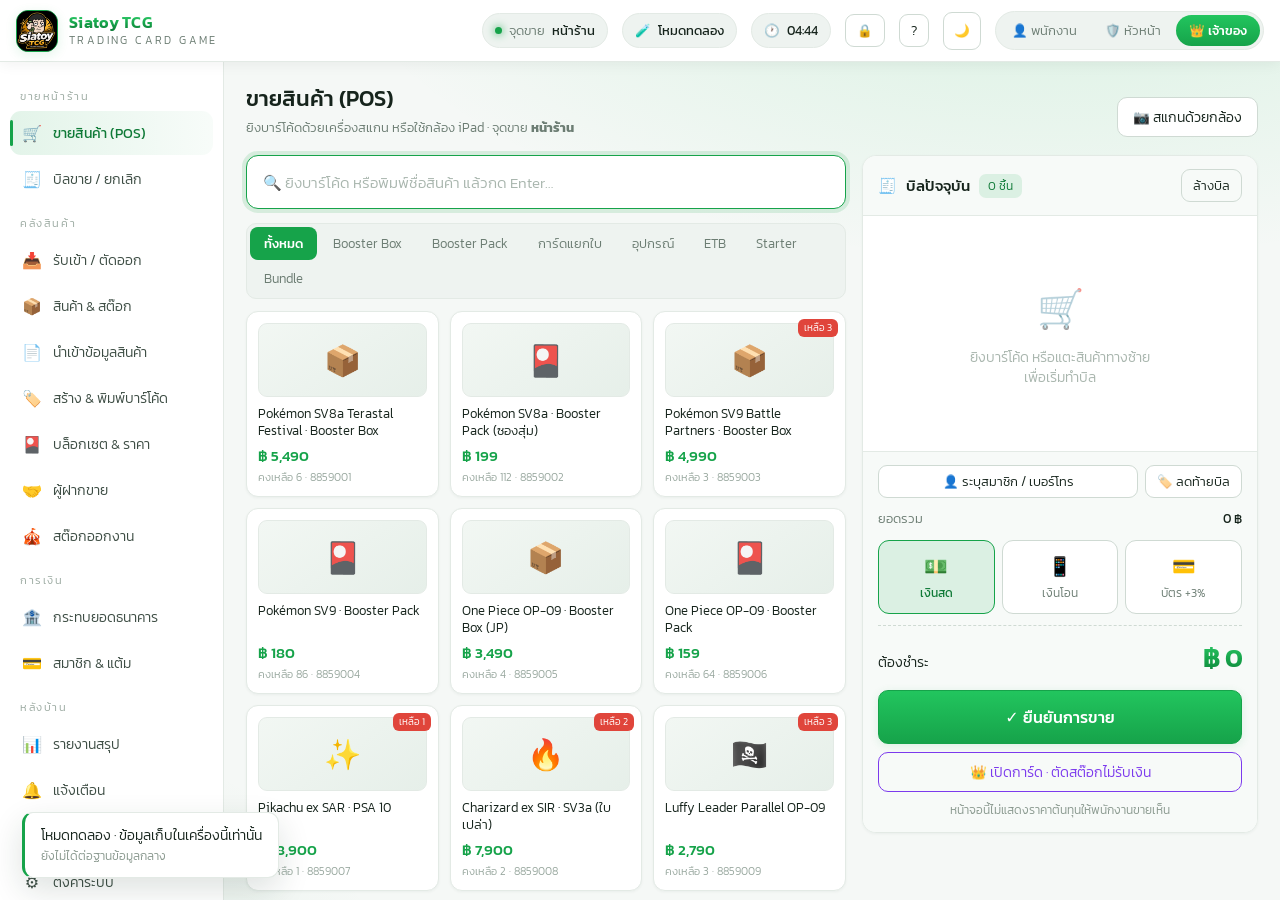
==== commit 82f1a341: "ความปลอดภัยการเข้าใช้งาน : ล็อกจอด้วย PIN ประวัติการเข้าใช้ และยืนยันสองชั้น ล็อกหน้าจอด้วย PIN - ปุ" ====
--- a/index.html
+++ b/index.html
@@ -30,6 +30,7 @@
     <div class="top-chip" id="locChip"><span class="dot"></span> สาขา <b>—</b></div>
     <div class="top-chip" id="syncChip" title="สถานะการส่งบิลขึ้นเซิร์ฟเวอร์">⏳ <b>—</b></div>
     <div class="top-chip" id="clock">--:--</div>
+    <button class="btn sm" id="lockBtn" title="ล็อกหน้าจอ">🔒</button>
     <button class="btn sm" id="helpBtn" title="คู่มือการใช้งาน">?</button>
     <button class="btn sm theme-btn" id="themeBtn" title="สลับโหมดกลางวัน / กลางคืน">🌙</button>
     <div class="role-switch" id="roleSwitch">
--- a/src/styles.css
+++ b/src/styles.css
@@ -569,3 +569,21 @@
   .help-nav button{white-space:nowrap;width:auto}
   .help-body{padding:16px}
 }
+
+/* ---------- ล็อกหน้าจอ ---------- */
+.lockscreen{position:fixed;inset:0;z-index:9999;background:var(--bg);display:flex;
+  align-items:center;justify-content:center;padding:20px;backdrop-filter:blur(2px)}
+.lock-card{width:100%;max-width:320px;text-align:center}
+.lock-logo{font-size:46px;line-height:1;margin-bottom:10px}
+.lock-name{font-size:16px;font-weight:500}
+.lock-sub{font-size:13px;color:var(--muted);margin-bottom:18px}
+.lock-pin{width:100%;text-align:center;font-size:30px;letter-spacing:14px;padding:12px 10px;
+  border-radius:12px;border:1px solid var(--line);background:var(--bg2);color:var(--text);
+  font-family:inherit;outline:none}
+.lock-pin:focus{border-color:var(--gold)}
+.lock-msg{min-height:20px;font-size:13px;color:var(--muted);margin:10px 0 4px}
+.lock-keys{display:grid;grid-template-columns:repeat(3,1fr);gap:9px;margin-top:6px}
+.lock-keys button{padding:15px 0;font-size:19px;border-radius:12px;border:1px solid var(--line);
+  background:var(--bg2);color:var(--text);cursor:pointer;font-family:inherit}
+.lock-keys button:active{background:var(--line)}
+.lock-keys button[data-k="ok"]{background:var(--gold);color:var(--on-gold);border-color:var(--gold)}
